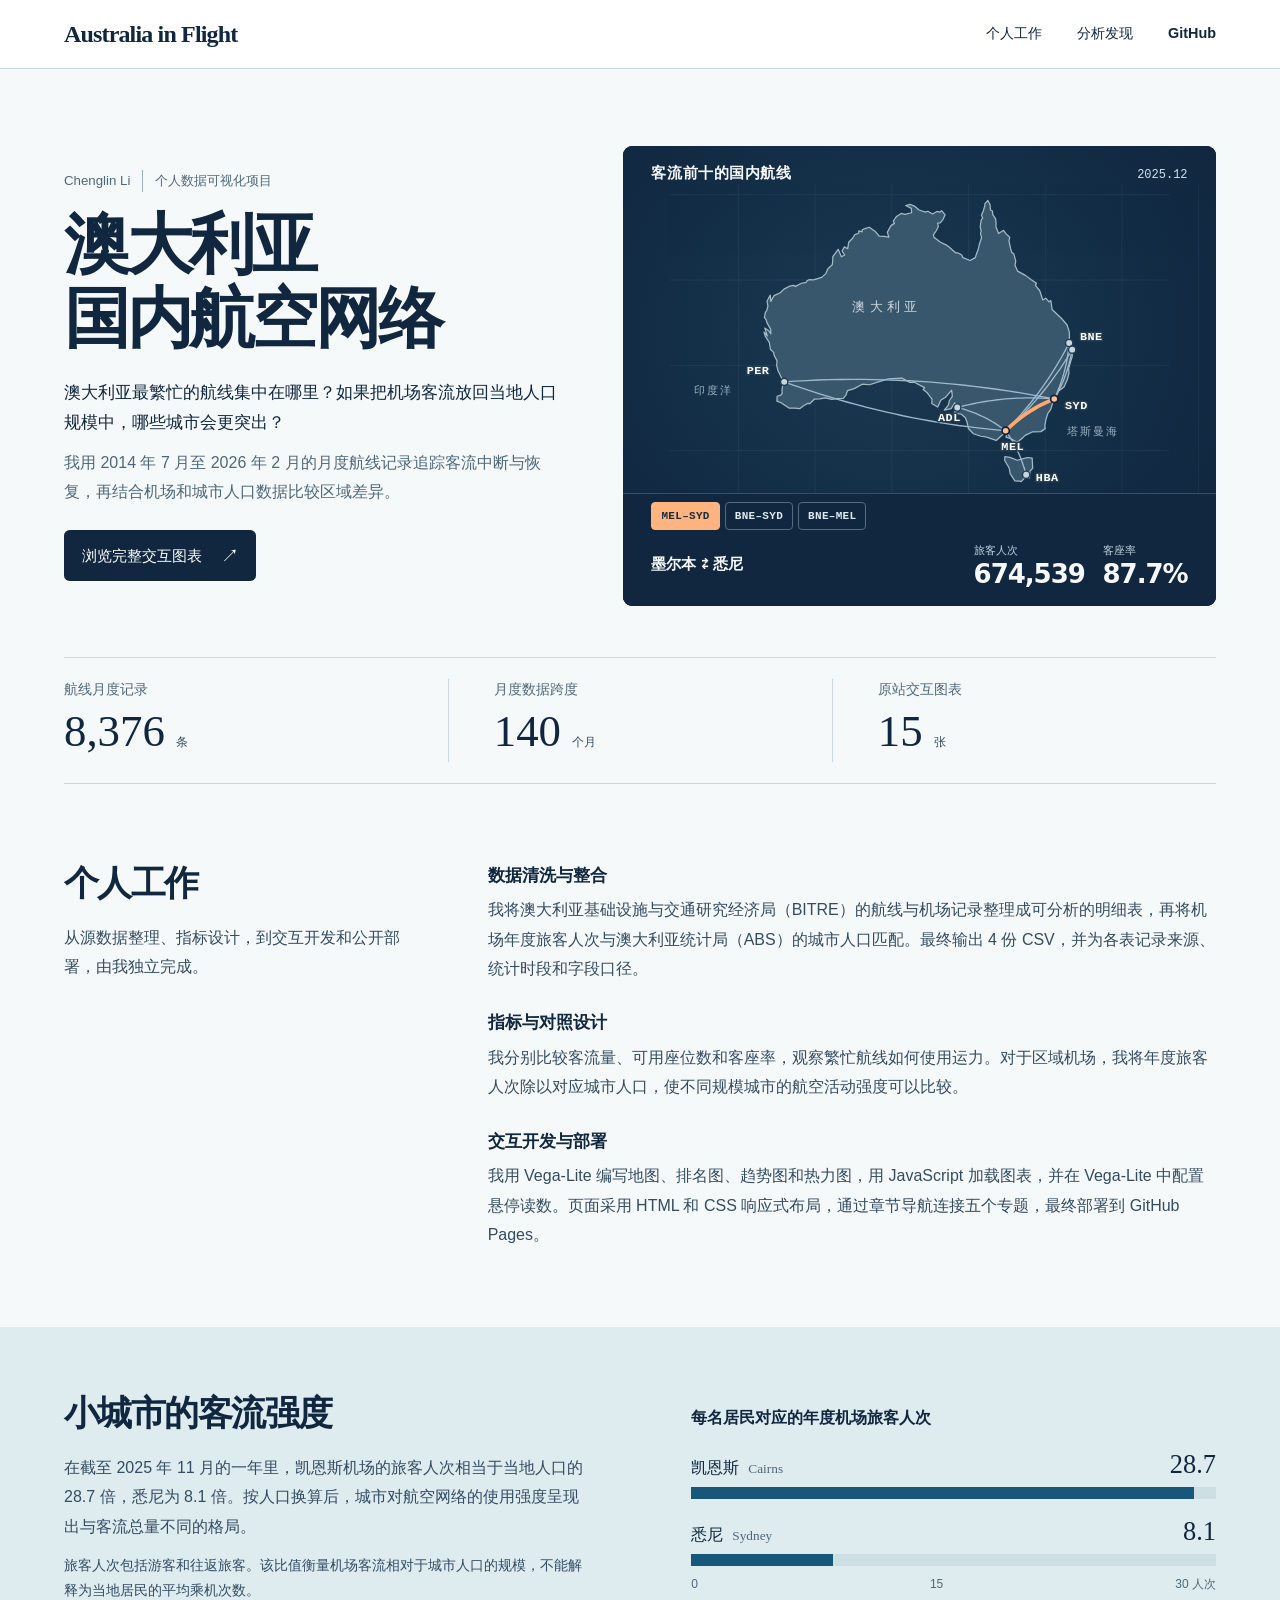
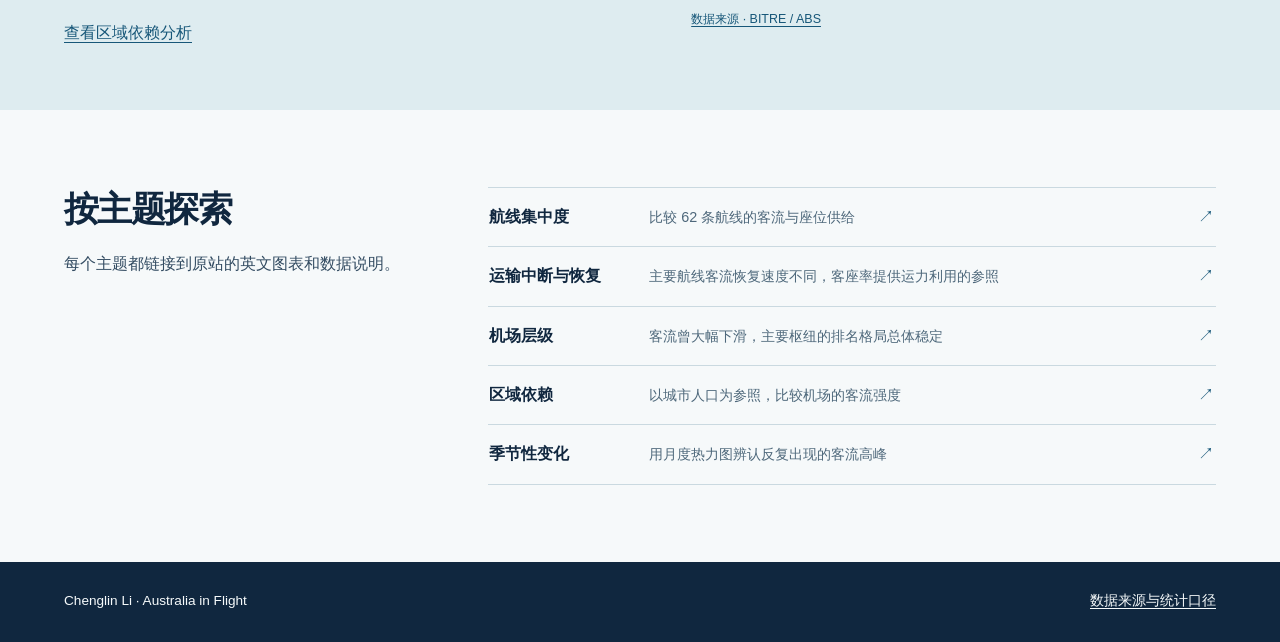
==== project/index.html @ e4a6f78e "Publish Chinese aviation project case study and interactive route atlas" ====
<!doctype html>
<html lang="zh-CN">
<head>
  <meta charset="utf-8">
  <meta name="viewport" content="width=device-width, initial-scale=1">
  <meta name="theme-color" content="#10273f">
  <meta name="description" content="Chenglin Li 的个人数据可视化作品。通过 8,376 条月度航线记录与 15 张图表，研究澳大利亚国内航空网络、运输恢复和区域依赖。">
  <title>澳大利亚国内航空网络 · Chenglin Li</title>
  <link rel="stylesheet" href="project.css">
</head>
<body>
  <a class="skip" href="#main">跳至项目内容</a>
  <header class="mast">
    <div class="wrap mast-inner">
      <a class="brand" href="../" lang="en">Australia in Flight</a>
      <nav aria-label="项目导航"><a href="#work">个人工作</a><a href="#analysis">分析发现</a><a class="source" href="https://github.com/Kkent777/fit2179-dv2">GitHub</a></nav>
    </div>
  </header>
  <main id="main">
    <section class="intro wrap" aria-labelledby="project-title">
      <div class="intro-copy">
        <p class="byline"><span lang="en">Chenglin Li</span><span>个人数据可视化项目</span></p>
        <h1 id="project-title">澳大利亚<br>国内航空网络</h1>
        <p class="lead">澳大利亚最繁忙的航线集中在哪里？如果把机场客流放回当地人口规模中，哪些城市会更突出？</p>
        <p class="intro-note">我用 2014 年 7 月至 2026 年 2 月的月度航线记录追踪客流中断与恢复，再结合机场和城市人口数据比较区域差异。</p>
        <a class="primary" href="../">浏览完整交互图表<span aria-hidden="true">↗</span></a>
      </div>
      <iframe class="atlas" src="atlas.html" title="澳大利亚主要国内航线地图，可切换三条航线查看客流与客座率"></iframe>
    </section>
    <dl class="metrics wrap" aria-label="项目数据范围">
      <div><dt>航线月度记录</dt><dd>8,376 <small>条</small></dd></div>
      <div><dt>月度数据跨度</dt><dd>140 <small>个月</small></dd></div>
      <div><dt>原站交互图表</dt><dd>15 <small>张</small></dd></div>
    </dl>
    <section class="work wrap" id="work" aria-labelledby="work-title">
      <div class="section-head"><h2 id="work-title">个人工作</h2><p>从源数据整理、指标设计，到交互开发和公开部署，由我独立完成。</p></div>
      <dl class="work-list">
        <div><dt>数据清洗与整合</dt><dd>我将澳大利亚基础设施与交通研究经济局（BITRE）的航线与机场记录整理成可分析的明细表，再将机场年度旅客人次与澳大利亚统计局（ABS）的城市人口匹配。最终输出 4 份 CSV，并为各表记录来源、统计时段和字段口径。</dd></div>
        <div><dt>指标与对照设计</dt><dd>我分别比较客流量、可用座位数和客座率，观察繁忙航线如何使用运力。对于区域机场，我将年度旅客人次除以对应城市人口，使不同规模城市的航空活动强度可以比较。</dd></div>
        <div><dt>交互开发与部署</dt><dd>我用 Vega-Lite 编写地图、排名图、趋势图和热力图，用 JavaScript 加载图表，并在 Vega-Lite 中配置悬停读数。页面采用 HTML 和 CSS 响应式布局，通过章节导航连接五个专题，最终部署到 GitHub Pages。</dd></div>
      </dl>
    </section>
    <section class="analysis-band" id="analysis" aria-labelledby="analysis-title">
      <div class="wrap analysis">
        <div class="analysis-copy"><h2 id="analysis-title">小城市的客流强度</h2>
          <p>在截至 2025 年 11 月的一年里，凯恩斯机场的旅客人次相当于当地人口的 28.7 倍，悉尼为 8.1 倍。按人口换算后，城市对航空网络的使用强度呈现出与客流总量不同的格局。</p>
          <p class="scope">旅客人次包括游客和往返旅客。该比值衡量机场客流相对于城市人口的规模，不能解释为当地居民的平均乘机次数。</p>
          <a class="inline-link" href="../#part-4">查看区域依赖分析</a>
        </div>
        <figure class="compare">
          <figcaption>每名居民对应的年度机场旅客人次</figcaption>
          <div class="bar-row"><div class="bar-label"><span>凯恩斯 <small lang="en">Cairns</small></span><b>28.7</b></div><div class="track"><span class="bar cairns"></span></div></div>
          <div class="bar-row"><div class="bar-label"><span>悉尼 <small lang="en">Sydney</small></span><b>8.1</b></div><div class="track"><span class="bar sydney"></span></div></div>
          <div class="axis" aria-hidden="true"><span>0</span><span>15</span><span>30 人次</span></div>
          <a class="chart-source" href="../data/airport_intensity_population.csv">数据来源 · BITRE / ABS</a>
        </figure>
      </div>
    </section>
    <section class="chapters wrap" aria-labelledby="chapter-title">
      <div class="section-head"><h2 id="chapter-title">按主题探索</h2><p>每个主题都链接到原站的英文图表和数据说明。</p></div>
      <ul class="chapter-list">
        <li><a href="../#part-1"><strong>航线集中度</strong><span>比较 62 条航线的客流与座位供给</span></a></li>
        <li><a href="../#part-2"><strong>运输中断与恢复</strong><span>主要航线客流恢复速度不同，客座率提供运力利用的参照</span></a></li>
        <li><a href="../#part-3"><strong>机场层级</strong><span>客流曾大幅下滑，主要枢纽的排名格局总体稳定</span></a></li>
        <li><a href="../#part-4"><strong>区域依赖</strong><span>以城市人口为参照，比较机场的客流强度</span></a></li>
        <li><a href="../#part-5"><strong>季节性变化</strong><span>用月度热力图辨认反复出现的客流高峰</span></a></li>
      </ul>
    </section>
  </main>
  <footer><div class="wrap foot"><span lang="en">Chenglin Li · Australia in Flight</span><a href="../#sources">数据来源与统计口径</a></div></footer>
</body>
</html>
---- project/project.css ----
:root {
  --ink: #10273f;
  --body: #334c62;
  --muted: #4e687b;
  --blue: #175779;
  --line: #cad9e0;
  --paper: #f6f9fa;
  color: var(--ink);
  background: var(--paper);
  font: 16px/1.65 "Inter", -apple-system, BlinkMacSystemFont, "PingFang SC", "Microsoft YaHei", sans-serif;
  -webkit-text-size-adjust: 100%;
}
* { box-sizing: border-box; }
body, figure, h1, h2, p, dl, dd, ul { margin: 0; }
a { color: inherit; text-underline-offset: .25em; }
a:hover { color: var(--blue); }
a:focus-visible, iframe:focus-visible { outline: 3px solid #ac510f; outline-offset: 4px; }
.wrap { width: min(1240px, 90%); margin-inline: auto; }
.skip { position: absolute; z-index: 2; top: -5rem; left: 1rem; background: white; padding: .5rem 1rem; }
.skip:focus { top: .5rem; }
.mast { background: white; border-bottom: 1px solid var(--line); }
.mast-inner, nav, .foot { display: flex; align-items: center; justify-content: space-between; gap: 1.5rem; }
.mast-inner { min-height: 68px; }
.brand { font: 650 clamp(1.1rem, 2vw, 1.5rem)/1.2 Georgia, serif; letter-spacing: -.035em; text-decoration: none; }
nav { gap: clamp(.8rem, 3vw, 2.2rem); font-size: .9rem; }
nav a { text-decoration: none; padding-block: .6rem; }
nav a:hover, .brand:hover { text-decoration: underline; }
nav .source { font-weight: 700; }
.intro { padding-block: clamp(3rem, 6vw, 5.8rem) clamp(2rem, 4vw, 3.6rem); display: grid; grid-template-columns: minmax(0, .91fr) minmax(0, 1.09fr); align-items: center; gap: clamp(2rem, 5vw, 5rem); }
.byline { display: flex; gap: .75rem; align-items: center; flex-wrap: wrap; font-size: .83rem; color: var(--muted); }
.byline span + span { border-left: 1px solid #9db1bf; padding-left: .75rem; }
h1 { font: 720 clamp(3.1rem, 5.15vw, 5.05rem)/1.12 "Songti SC", "Noto Serif CJK SC", "SimSun", serif; letter-spacing: -.05em; margin: 1rem 0 1.4rem; }
.lead { font-size: clamp(1.05rem, 1.35vw, 1.25rem); line-height: 1.72; max-width: 29em; }
.intro-note { color: var(--muted); margin-top: .7rem; line-height: 1.8; }
.primary { display: inline-flex; align-items: center; gap: 1.2rem; margin-top: 1.5rem; padding: .65rem 1.1rem; background: var(--ink); color: white; border-radius: .35rem; font-size: .95rem; text-decoration: none; }
.primary span { font-size: 1.2em; }
.primary:hover { color: white; background: #205272; }
.atlas { display: block; width: 100%; height: 460px; background: var(--ink); border: 0; border-radius: .6rem; }
.metrics { display: grid; grid-template-columns: repeat(3, 1fr); border-block: 1px solid var(--line); padding-block: 1.3rem; }
.metrics div { padding-inline-start: clamp(1rem, 3.5vw, 3.4rem); border-left: 1px solid var(--line); }
.metrics div:first-child { padding-left: 0; border: 0; }
.metrics dt { color: var(--muted); font-size: .86rem; }
.metrics dd { font-size: clamp(1.75rem, 3.5vw, 3.3rem); font-family: Georgia, serif; font-variant-numeric: lining-nums tabular-nums; line-height: 1.35; }
.metrics small { font-size: .78rem; color: var(--body); }
.work, .chapters { padding-block: clamp(3.2rem, 6vw, 6rem); display: grid; grid-template-columns: 1fr 2.1fr; gap: clamp(2rem, 6vw, 6rem); }
h2 { font-size: clamp(1.65rem, 2.7vw, 2.6rem); line-height: 1.33; letter-spacing: -.045em; }
.section-head p, .analysis-copy p { margin-top: 1rem; color: var(--body); line-height: 1.85; }
.work-list div + div { margin-top: 1.55rem; }
.work-list dt { font-weight: 700; font-size: 1.09rem; }
.work-list dd { margin-top: .35rem; color: var(--body); line-height: 1.85; }
.analysis-band { background: #deecf0; }
.analysis { padding-block: clamp(2.75rem, 5vw, 5rem); display: grid; align-items: center; grid-template-columns: 1fr 1fr; gap: clamp(2rem, 8vw, 8rem); }
.analysis-copy .scope { font-size: .86rem; margin-block: .7rem 1rem; }
.inline-link, .chart-source { color: var(--blue); }
.compare figcaption { font-size: 1rem; font-weight: 700; }
.bar-row { margin-top: 1rem; }
.bar-label, .axis { display: flex; align-items: baseline; justify-content: space-between; }
.bar-label small { margin-left: .35em; font-family: Georgia, serif; color: var(--muted); }
.bar-label b { font: normal 1.65rem/1.25 Georgia, serif; }
.track { background: #cedfe4; margin-top: .35rem; height: .76rem; }
.bar { display: block; height: 100%; background: var(--blue); }
.cairns { width: 95.8%; }
.sydney { width: 27.1%; }
.axis { margin-top: .55rem; font-size: .75rem; color: var(--muted); }
.chart-source { display: inline-block; margin-top: .9rem; font-size: .78rem; }
.chapter-list { list-style: none; padding: 0; border-top: 1px solid var(--line); }
.chapter-list a { display: grid; grid-template-columns: 9em 1fr auto; align-items: baseline; gap: 1rem; border-bottom: 1px solid var(--line); padding: 1rem .1rem; text-decoration: none; }
.chapter-list a::after { content: '↗'; color: var(--blue); }
.chapter-list a:hover strong { text-decoration: underline; }
.chapter-list span { color: var(--muted); font-size: .9rem; }
footer { background: var(--ink); color: #f6fafb; }
.foot { min-height: 80px; font-size: .85rem; }
.foot a:hover { color: white; }
@media (max-width: 850px) {
  .intro { grid-template-columns: 1fr; gap: 1.6rem; }
  .intro-copy { max-width: 38rem; }
  .intro h1 br { display: none; }
  .intro h1 { font-size: clamp(2.45rem, 7vw, 3.65rem); }
  .work, .chapters { grid-template-columns: 1fr 1.9fr; gap: 2rem; }
  .chapter-list a { grid-template-columns: 1fr auto; gap: 0 .75rem; }
  .chapter-list span { grid-column: 1; }
  .chapter-list a::after { grid-column: 2; grid-row: 1 / 3; align-self: center; }
}
@media (max-width: 620px) {
  .wrap { width: calc(100% - 2.25rem); }
  .mast-inner { min-height: 58px; gap: .6rem; flex-wrap: wrap; padding-block: .45rem; }
  nav { gap: .85rem; font-size: .8rem; }
  .intro { padding-top: 2.4rem; }
  .intro h1 { max-width: 10em; }
  .intro h1 br { display: inline; }
  .intro-note { font-size: .93rem; }
  .atlas { height: 420px; }
  .metrics { padding-block: .9rem; }
  .metrics dt { font-size: .75rem; }
  .metrics dd { font-size: clamp(1.45rem, 6vw, 2rem); }
  .metrics small { font-size: .65rem; }
  .metrics div { padding-left: .65rem; }
  .work, .chapters, .analysis { grid-template-columns: 1fr; gap: 1.6rem; }
  .section-head p { margin-top: .55rem; }
  .foot { padding-block: 1.1rem; align-items: flex-start; flex-direction: column; gap: .4rem; }
}
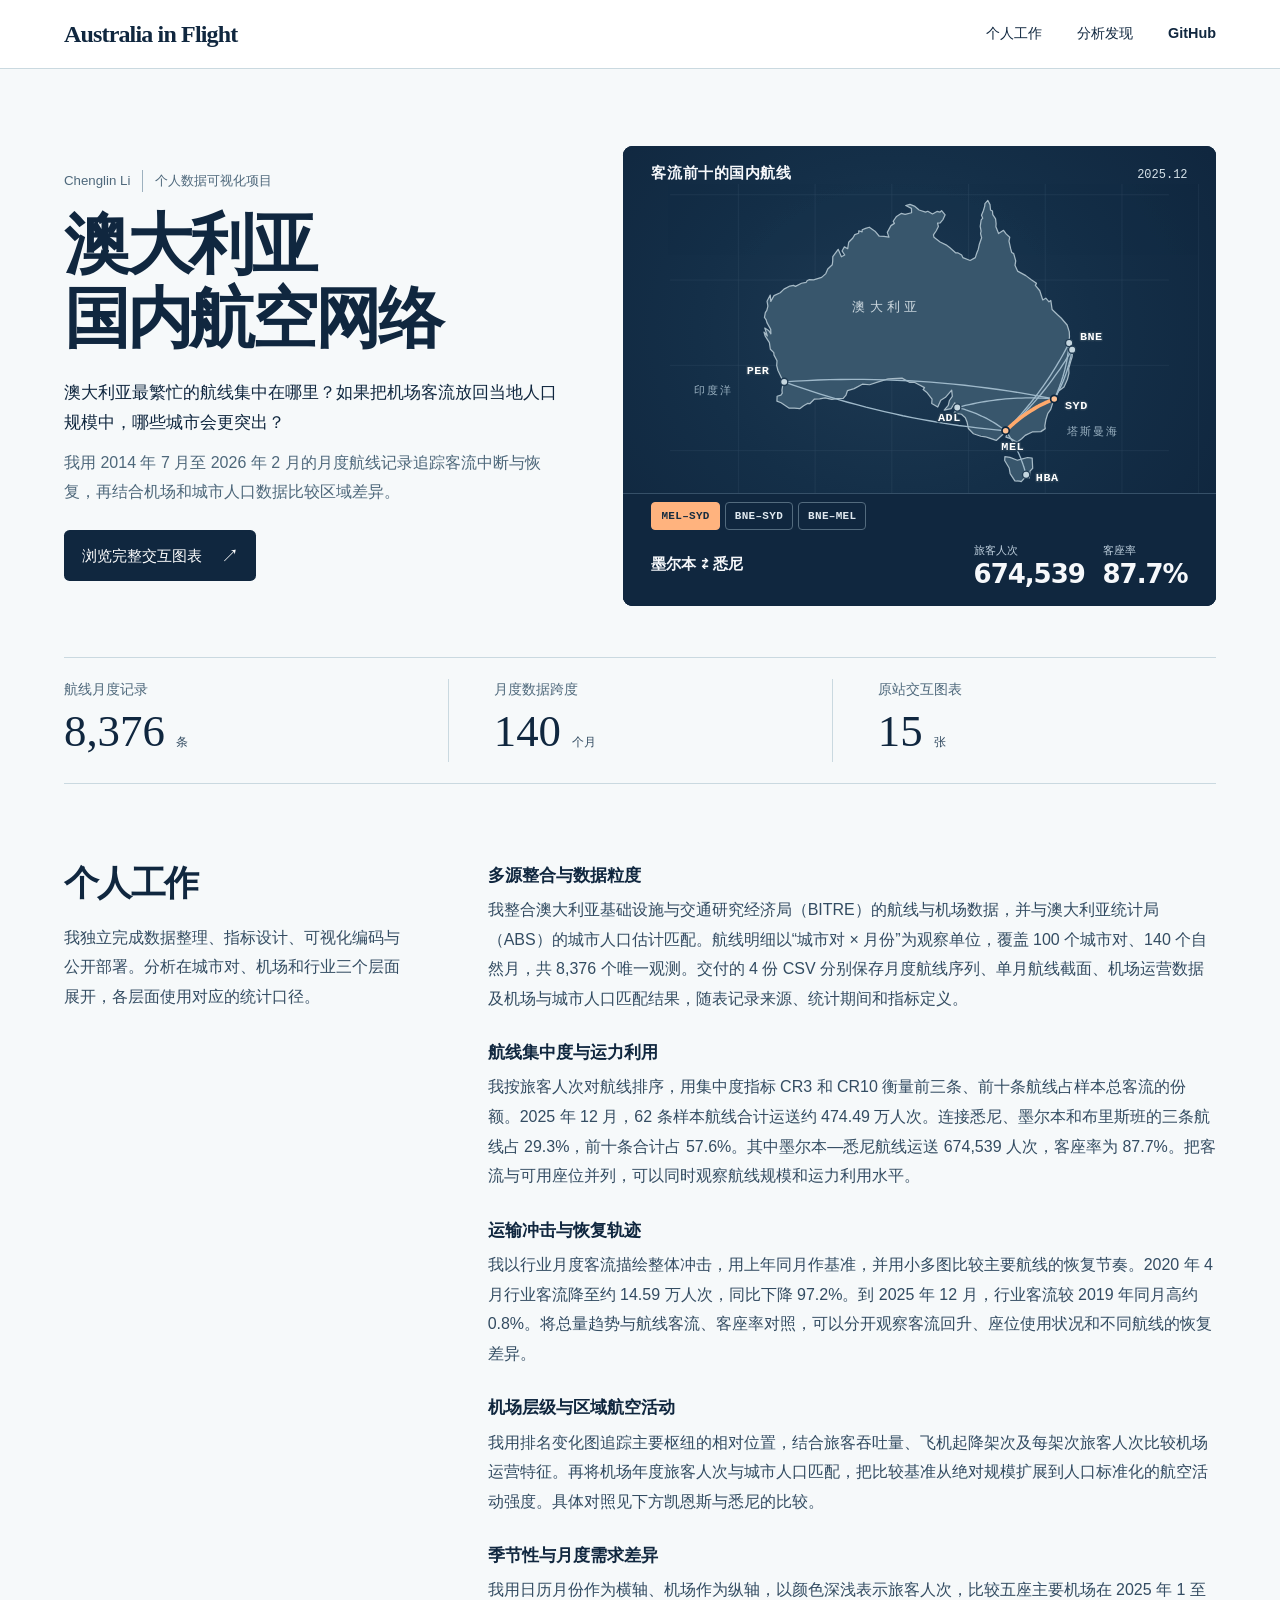
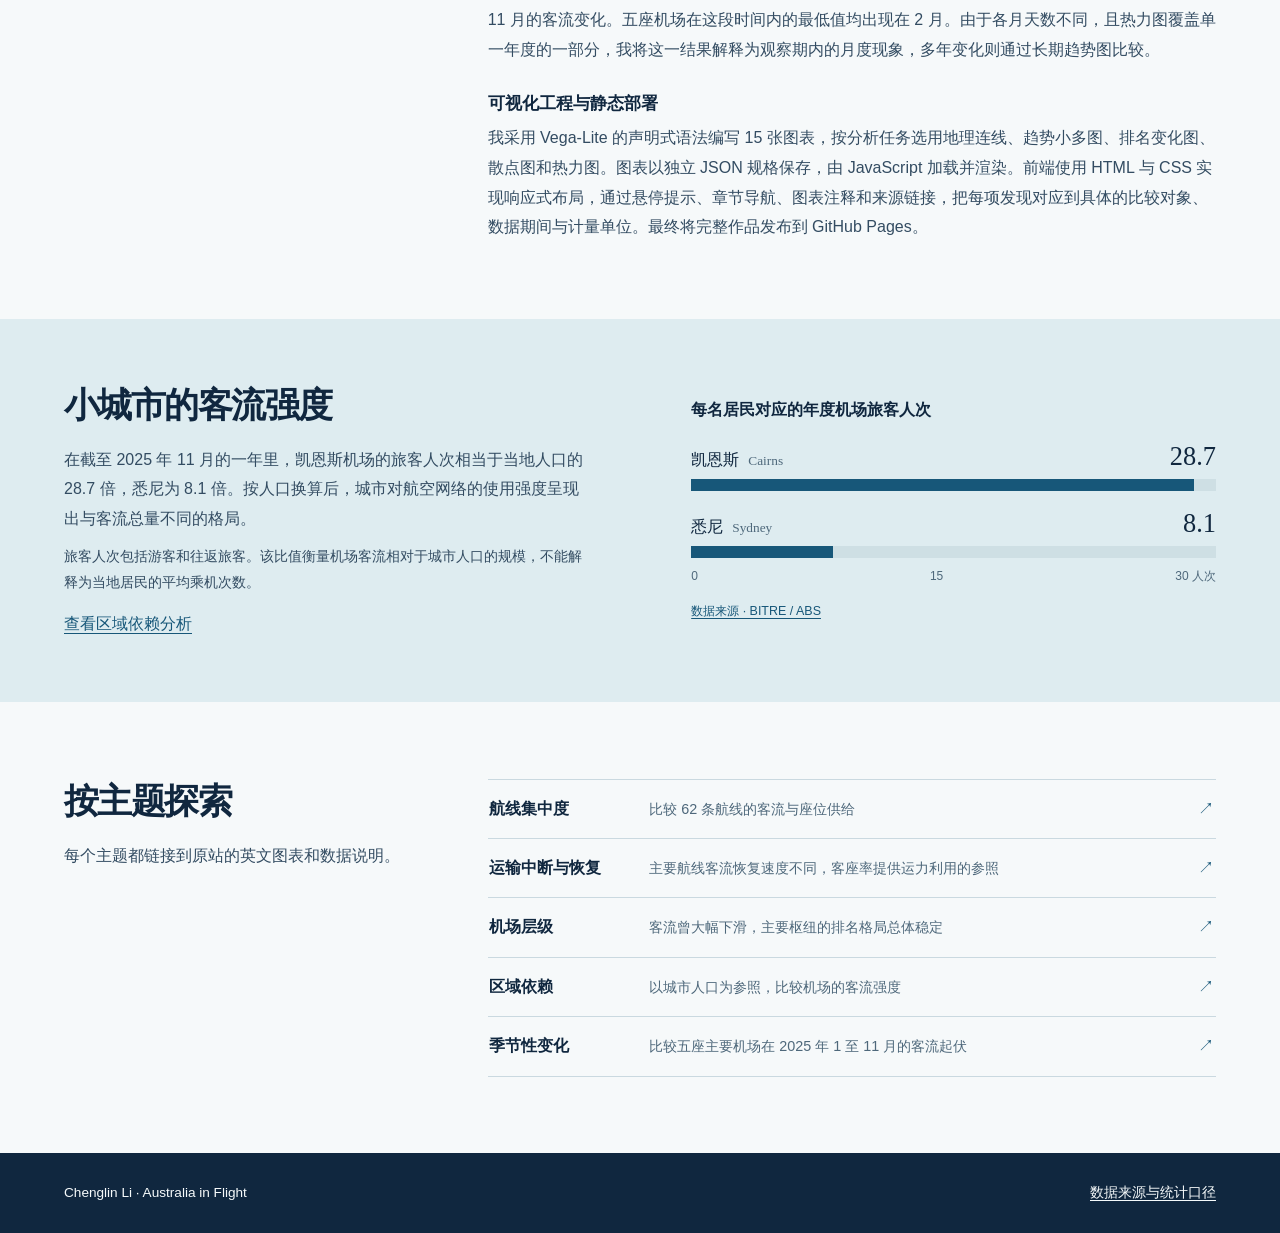
==== commit 42303a97: "Name the project Australia in Flight and expand the Chinese case study" ====
--- a/project/index.html
+++ b/project/index.html
@@ -5,7 +5,7 @@
   <meta name="viewport" content="width=device-width, initial-scale=1">
   <meta name="theme-color" content="#10273f">
   <meta name="description" content="Chenglin Li 的个人数据可视化作品。通过 8,376 条月度航线记录与 15 张图表，研究澳大利亚国内航空网络、运输恢复和区域依赖。">
-  <title>澳大利亚国内航空网络 · Chenglin Li</title>
+  <title>Australia in Flight｜澳大利亚国内航空网络研究与交互式可视化</title>
   <link rel="stylesheet" href="project.css">
 </head>
 <body>
@@ -13,7 +13,7 @@
   <header class="mast">
     <div class="wrap mast-inner">
       <a class="brand" href="../" lang="en">Australia in Flight</a>
-      <nav aria-label="项目导航"><a href="#work">个人工作</a><a href="#analysis">分析发现</a><a class="source" href="https://github.com/Kkent777/fit2179-dv2">GitHub</a></nav>
+      <nav aria-label="项目导航"><a href="#work">个人工作</a><a href="#analysis">分析发现</a><a class="source" href="https://github.com/Kkent777/australia-in-flight">GitHub</a></nav>
     </div>
   </header>
   <main id="main">
@@ -33,11 +33,14 @@
       <div><dt>原站交互图表</dt><dd>15 <small>张</small></dd></div>
     </dl>
     <section class="work wrap" id="work" aria-labelledby="work-title">
-      <div class="section-head"><h2 id="work-title">个人工作</h2><p>从源数据整理、指标设计，到交互开发和公开部署，由我独立完成。</p></div>
+      <div class="section-head"><h2 id="work-title">个人工作</h2><p>我独立完成数据整理、指标设计、可视化编码与公开部署。分析在城市对、机场和行业三个层面展开，各层面使用对应的统计口径。</p></div>
       <dl class="work-list">
-        <div><dt>数据清洗与整合</dt><dd>我将澳大利亚基础设施与交通研究经济局（BITRE）的航线与机场记录整理成可分析的明细表，再将机场年度旅客人次与澳大利亚统计局（ABS）的城市人口匹配。最终输出 4 份 CSV，并为各表记录来源、统计时段和字段口径。</dd></div>
-        <div><dt>指标与对照设计</dt><dd>我分别比较客流量、可用座位数和客座率，观察繁忙航线如何使用运力。对于区域机场，我将年度旅客人次除以对应城市人口，使不同规模城市的航空活动强度可以比较。</dd></div>
-        <div><dt>交互开发与部署</dt><dd>我用 Vega-Lite 编写地图、排名图、趋势图和热力图，用 JavaScript 加载图表，并在 Vega-Lite 中配置悬停读数。页面采用 HTML 和 CSS 响应式布局，通过章节导航连接五个专题，最终部署到 GitHub Pages。</dd></div>
+        <div><dt>多源整合与数据粒度</dt><dd>我整合澳大利亚基础设施与交通研究经济局（BITRE）的航线与机场数据，并与澳大利亚统计局（ABS）的城市人口估计匹配。航线明细以“城市对 × 月份”为观察单位，覆盖 100 个城市对、140 个自然月，共 8,376 个唯一观测。交付的 4 份 CSV 分别保存月度航线序列、单月航线截面、机场运营数据及机场与城市人口匹配结果，随表记录来源、统计期间和指标定义。</dd></div>
+        <div><dt>航线集中度与运力利用</dt><dd>我按旅客人次对航线排序，用集中度指标 CR3 和 CR10 衡量前三条、前十条航线占样本总客流的份额。2025 年 12 月，62 条样本航线合计运送约 474.49 万人次。连接悉尼、墨尔本和布里斯班的三条航线占 29.3%，前十条合计占 57.6%。其中墨尔本—悉尼航线运送 674,539 人次，客座率为 87.7%。把客流与可用座位并列，可以同时观察航线规模和运力利用水平。</dd></div>
+        <div><dt>运输冲击与恢复轨迹</dt><dd>我以行业月度客流描绘整体冲击，用上年同月作基准，并用小多图比较主要航线的恢复节奏。2020 年 4 月行业客流降至约 14.59 万人次，同比下降 97.2%。到 2025 年 12 月，行业客流较 2019 年同月高约 0.8%。将总量趋势与航线客流、客座率对照，可以分开观察客流回升、座位使用状况和不同航线的恢复差异。</dd></div>
+        <div><dt>机场层级与区域航空活动</dt><dd>我用排名变化图追踪主要枢纽的相对位置，结合旅客吞吐量、飞机起降架次及每架次旅客人次比较机场运营特征。再将机场年度旅客人次与城市人口匹配，把比较基准从绝对规模扩展到人口标准化的航空活动强度。具体对照见下方凯恩斯与悉尼的比较。</dd></div>
+        <div><dt>季节性与月度需求差异</dt><dd>我用日历月份作为横轴、机场作为纵轴，以颜色深浅表示旅客人次，比较五座主要机场在 2025 年 1 至 11 月的客流变化。五座机场在这段时间内的最低值均出现在 2 月。由于各月天数不同，且热力图覆盖单一年度的一部分，我将这一结果解释为观察期内的月度现象，多年变化则通过长期趋势图比较。</dd></div>
+        <div><dt>可视化工程与静态部署</dt><dd>我采用 Vega-Lite 的声明式语法编写 15 张图表，按分析任务选用地理连线、趋势小多图、排名变化图、散点图和热力图。图表以独立 JSON 规格保存，由 JavaScript 加载并渲染。前端使用 HTML 与 CSS 实现响应式布局，通过悬停提示、章节导航、图表注释和来源链接，把每项发现对应到具体的比较对象、数据期间与计量单位。最终将完整作品发布到 GitHub Pages。</dd></div>
       </dl>
     </section>
     <section class="analysis-band" id="analysis" aria-labelledby="analysis-title">
@@ -63,7 +66,7 @@
         <li><a href="../#part-2"><strong>运输中断与恢复</strong><span>主要航线客流恢复速度不同，客座率提供运力利用的参照</span></a></li>
         <li><a href="../#part-3"><strong>机场层级</strong><span>客流曾大幅下滑，主要枢纽的排名格局总体稳定</span></a></li>
         <li><a href="../#part-4"><strong>区域依赖</strong><span>以城市人口为参照，比较机场的客流强度</span></a></li>
-        <li><a href="../#part-5"><strong>季节性变化</strong><span>用月度热力图辨认反复出现的客流高峰</span></a></li>
+        <li><a href="../#part-5"><strong>季节性变化</strong><span>比较五座主要机场在 2025 年 1 至 11 月的客流起伏</span></a></li>
       </ul>
     </section>
   </main>
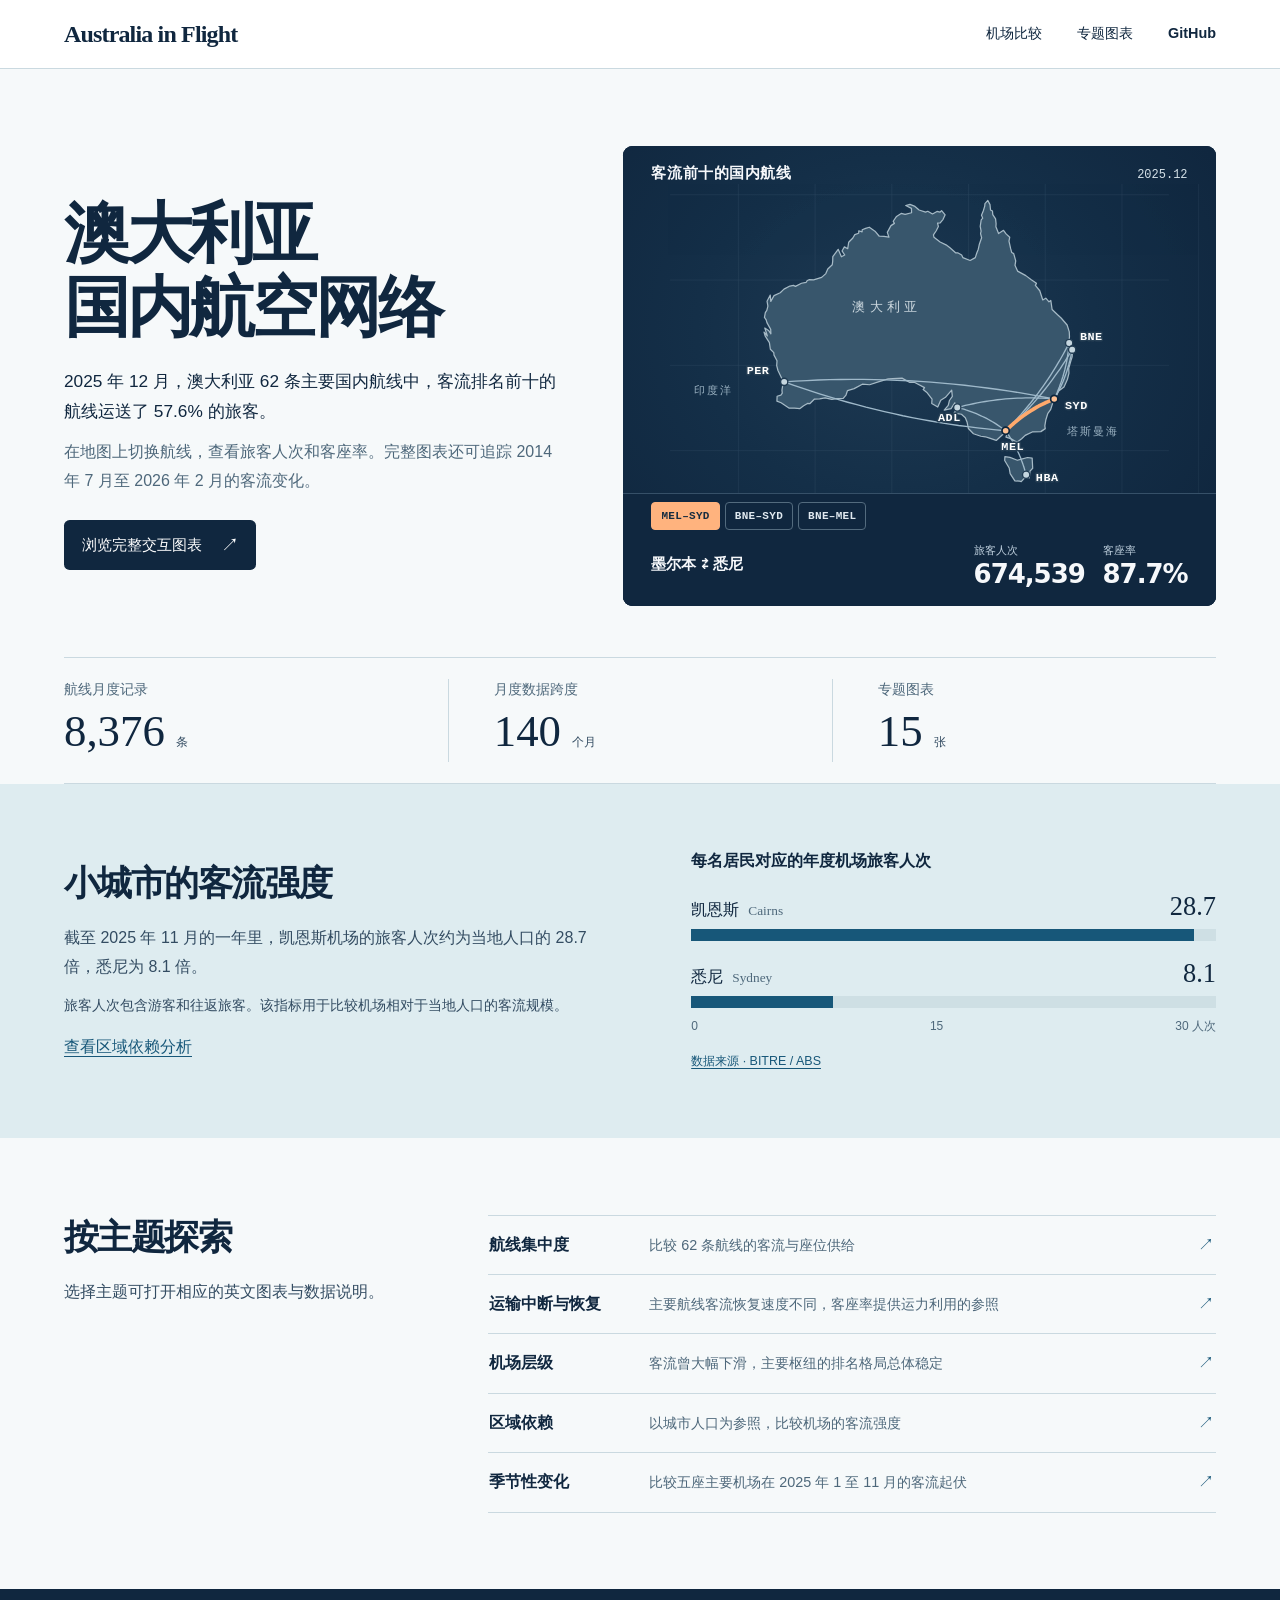
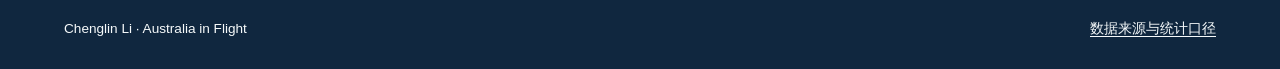
==== commit 3261514b: "Keep the aviation overview focused on routes, data and charts" ====
--- a/project/index.html
+++ b/project/index.html
@@ -4,7 +4,7 @@
   <meta charset="utf-8">
   <meta name="viewport" content="width=device-width, initial-scale=1">
   <meta name="theme-color" content="#10273f">
-  <meta name="description" content="Chenglin Li 的个人数据可视化作品。通过 8,376 条月度航线记录与 15 张图表，研究澳大利亚国内航空网络、运输恢复和区域依赖。">
+  <meta name="description" content="澳大利亚国内航空数据导览。查看主要航线的客流与客座率，比较机场规模、运输恢复和区域差异。">
   <title>Australia in Flight｜澳大利亚国内航空网络研究与交互式可视化</title>
   <link rel="stylesheet" href="project.css">
 </head>
@@ -13,16 +13,15 @@
   <header class="mast">
     <div class="wrap mast-inner">
       <a class="brand" href="../" lang="en">Australia in Flight</a>
-      <nav aria-label="项目导航"><a href="#work">个人工作</a><a href="#analysis">分析发现</a><a class="source" href="https://github.com/Kkent777/australia-in-flight">GitHub</a></nav>
+      <nav aria-label="项目导航"><a href="#analysis">机场比较</a><a href="#topics">专题图表</a><a class="source" href="https://github.com/Kkent777/australia-in-flight">GitHub</a></nav>
     </div>
   </header>
   <main id="main">
     <section class="intro wrap" aria-labelledby="project-title">
       <div class="intro-copy">
-        <p class="byline"><span lang="en">Chenglin Li</span><span>个人数据可视化项目</span></p>
         <h1 id="project-title">澳大利亚<br>国内航空网络</h1>
-        <p class="lead">澳大利亚最繁忙的航线集中在哪里？如果把机场客流放回当地人口规模中，哪些城市会更突出？</p>
-        <p class="intro-note">我用 2014 年 7 月至 2026 年 2 月的月度航线记录追踪客流中断与恢复，再结合机场和城市人口数据比较区域差异。</p>
+        <p class="lead">2025 年 12 月，澳大利亚 62 条主要国内航线中，客流排名前十的航线运送了 57.6% 的旅客。</p>
+        <p class="intro-note">在地图上切换航线，查看旅客人次和客座率。完整图表还可追踪 2014 年 7 月至 2026 年 2 月的客流变化。</p>
         <a class="primary" href="../">浏览完整交互图表<span aria-hidden="true">↗</span></a>
       </div>
       <iframe class="atlas" src="atlas.html" title="澳大利亚主要国内航线地图，可切换三条航线查看客流与客座率"></iframe>
@@ -30,24 +29,13 @@
     <dl class="metrics wrap" aria-label="项目数据范围">
       <div><dt>航线月度记录</dt><dd>8,376 <small>条</small></dd></div>
       <div><dt>月度数据跨度</dt><dd>140 <small>个月</small></dd></div>
-      <div><dt>原站交互图表</dt><dd>15 <small>张</small></dd></div>
+      <div><dt>专题图表</dt><dd>15 <small>张</small></dd></div>
     </dl>
-    <section class="work wrap" id="work" aria-labelledby="work-title">
-      <div class="section-head"><h2 id="work-title">个人工作</h2><p>我独立完成数据整理、指标设计、可视化编码与公开部署。分析在城市对、机场和行业三个层面展开，各层面使用对应的统计口径。</p></div>
-      <dl class="work-list">
-        <div><dt>多源整合与数据粒度</dt><dd>我整合澳大利亚基础设施与交通研究经济局（BITRE）的航线与机场数据，并与澳大利亚统计局（ABS）的城市人口估计匹配。航线明细以“城市对 × 月份”为观察单位，覆盖 100 个城市对、140 个自然月，共 8,376 个唯一观测。交付的 4 份 CSV 分别保存月度航线序列、单月航线截面、机场运营数据及机场与城市人口匹配结果，随表记录来源、统计期间和指标定义。</dd></div>
-        <div><dt>航线集中度与运力利用</dt><dd>我按旅客人次对航线排序，用集中度指标 CR3 和 CR10 衡量前三条、前十条航线占样本总客流的份额。2025 年 12 月，62 条样本航线合计运送约 474.49 万人次。连接悉尼、墨尔本和布里斯班的三条航线占 29.3%，前十条合计占 57.6%。其中墨尔本—悉尼航线运送 674,539 人次，客座率为 87.7%。把客流与可用座位并列，可以同时观察航线规模和运力利用水平。</dd></div>
-        <div><dt>运输冲击与恢复轨迹</dt><dd>我以行业月度客流描绘整体冲击，用上年同月作基准，并用小多图比较主要航线的恢复节奏。2020 年 4 月行业客流降至约 14.59 万人次，同比下降 97.2%。到 2025 年 12 月，行业客流较 2019 年同月高约 0.8%。将总量趋势与航线客流、客座率对照，可以分开观察客流回升、座位使用状况和不同航线的恢复差异。</dd></div>
-        <div><dt>机场层级与区域航空活动</dt><dd>我用排名变化图追踪主要枢纽的相对位置，结合旅客吞吐量、飞机起降架次及每架次旅客人次比较机场运营特征。再将机场年度旅客人次与城市人口匹配，把比较基准从绝对规模扩展到人口标准化的航空活动强度。具体对照见下方凯恩斯与悉尼的比较。</dd></div>
-        <div><dt>季节性与月度需求差异</dt><dd>我用日历月份作为横轴、机场作为纵轴，以颜色深浅表示旅客人次，比较五座主要机场在 2025 年 1 至 11 月的客流变化。五座机场在这段时间内的最低值均出现在 2 月。由于各月天数不同，且热力图覆盖单一年度的一部分，我将这一结果解释为观察期内的月度现象，多年变化则通过长期趋势图比较。</dd></div>
-        <div><dt>可视化工程与静态部署</dt><dd>我采用 Vega-Lite 的声明式语法编写 15 张图表，按分析任务选用地理连线、趋势小多图、排名变化图、散点图和热力图。图表以独立 JSON 规格保存，由 JavaScript 加载并渲染。前端使用 HTML 与 CSS 实现响应式布局，通过悬停提示、章节导航、图表注释和来源链接，把每项发现对应到具体的比较对象、数据期间与计量单位。最终将完整作品发布到 GitHub Pages。</dd></div>
-      </dl>
-    </section>
     <section class="analysis-band" id="analysis" aria-labelledby="analysis-title">
       <div class="wrap analysis">
         <div class="analysis-copy"><h2 id="analysis-title">小城市的客流强度</h2>
-          <p>在截至 2025 年 11 月的一年里，凯恩斯机场的旅客人次相当于当地人口的 28.7 倍，悉尼为 8.1 倍。按人口换算后，城市对航空网络的使用强度呈现出与客流总量不同的格局。</p>
-          <p class="scope">旅客人次包括游客和往返旅客。该比值衡量机场客流相对于城市人口的规模，不能解释为当地居民的平均乘机次数。</p>
+          <p>截至 2025 年 11 月的一年里，凯恩斯机场的旅客人次约为当地人口的 28.7 倍，悉尼为 8.1 倍。</p>
+          <p class="scope">旅客人次包含游客和往返旅客。该指标用于比较机场相对于当地人口的客流规模。</p>
           <a class="inline-link" href="../#part-4">查看区域依赖分析</a>
         </div>
         <figure class="compare">
@@ -59,8 +47,8 @@
         </figure>
       </div>
     </section>
-    <section class="chapters wrap" aria-labelledby="chapter-title">
-      <div class="section-head"><h2 id="chapter-title">按主题探索</h2><p>每个主题都链接到原站的英文图表和数据说明。</p></div>
+    <section id="topics" class="chapters wrap" aria-labelledby="chapter-title">
+      <div class="section-head"><h2 id="chapter-title">按主题探索</h2><p>选择主题可打开相应的英文图表与数据说明。</p></div>
       <ul class="chapter-list">
         <li><a href="../#part-1"><strong>航线集中度</strong><span>比较 62 条航线的客流与座位供给</span></a></li>
         <li><a href="../#part-2"><strong>运输中断与恢复</strong><span>主要航线客流恢复速度不同，客座率提供运力利用的参照</span></a></li>
--- a/project/project.css
+++ b/project/project.css
@@ -27,8 +27,6 @@
 nav a:hover, .brand:hover { text-decoration: underline; }
 nav .source { font-weight: 700; }
 .intro { padding-block: clamp(3rem, 6vw, 5.8rem) clamp(2rem, 4vw, 3.6rem); display: grid; grid-template-columns: minmax(0, .91fr) minmax(0, 1.09fr); align-items: center; gap: clamp(2rem, 5vw, 5rem); }
-.byline { display: flex; gap: .75rem; align-items: center; flex-wrap: wrap; font-size: .83rem; color: var(--muted); }
-.byline span + span { border-left: 1px solid #9db1bf; padding-left: .75rem; }
 h1 { font: 720 clamp(3.1rem, 5.15vw, 5.05rem)/1.12 "Songti SC", "Noto Serif CJK SC", "SimSun", serif; letter-spacing: -.05em; margin: 1rem 0 1.4rem; }
 .lead { font-size: clamp(1.05rem, 1.35vw, 1.25rem); line-height: 1.72; max-width: 29em; }
 .intro-note { color: var(--muted); margin-top: .7rem; line-height: 1.8; }
@@ -42,12 +40,9 @@
 .metrics dt { color: var(--muted); font-size: .86rem; }
 .metrics dd { font-size: clamp(1.75rem, 3.5vw, 3.3rem); font-family: Georgia, serif; font-variant-numeric: lining-nums tabular-nums; line-height: 1.35; }
 .metrics small { font-size: .78rem; color: var(--body); }
-.work, .chapters { padding-block: clamp(3.2rem, 6vw, 6rem); display: grid; grid-template-columns: 1fr 2.1fr; gap: clamp(2rem, 6vw, 6rem); }
+.chapters { padding-block: clamp(3.2rem, 6vw, 6rem); display: grid; grid-template-columns: 1fr 2.1fr; gap: clamp(2rem, 6vw, 6rem); }
 h2 { font-size: clamp(1.65rem, 2.7vw, 2.6rem); line-height: 1.33; letter-spacing: -.045em; }
 .section-head p, .analysis-copy p { margin-top: 1rem; color: var(--body); line-height: 1.85; }
-.work-list div + div { margin-top: 1.55rem; }
-.work-list dt { font-weight: 700; font-size: 1.09rem; }
-.work-list dd { margin-top: .35rem; color: var(--body); line-height: 1.85; }
 .analysis-band { background: #deecf0; }
 .analysis { padding-block: clamp(2.75rem, 5vw, 5rem); display: grid; align-items: center; grid-template-columns: 1fr 1fr; gap: clamp(2rem, 8vw, 8rem); }
 .analysis-copy .scope { font-size: .86rem; margin-block: .7rem 1rem; }
@@ -76,7 +71,7 @@
   .intro-copy { max-width: 38rem; }
   .intro h1 br { display: none; }
   .intro h1 { font-size: clamp(2.45rem, 7vw, 3.65rem); }
-  .work, .chapters { grid-template-columns: 1fr 1.9fr; gap: 2rem; }
+  .chapters { grid-template-columns: 1fr 1.9fr; gap: 2rem; }
   .chapter-list a { grid-template-columns: 1fr auto; gap: 0 .75rem; }
   .chapter-list span { grid-column: 1; }
   .chapter-list a::after { grid-column: 2; grid-row: 1 / 3; align-self: center; }
@@ -95,7 +90,7 @@
   .metrics dd { font-size: clamp(1.45rem, 6vw, 2rem); }
   .metrics small { font-size: .65rem; }
   .metrics div { padding-left: .65rem; }
-  .work, .chapters, .analysis { grid-template-columns: 1fr; gap: 1.6rem; }
+  .chapters, .analysis { grid-template-columns: 1fr; gap: 1.6rem; }
   .section-head p { margin-top: .55rem; }
   .foot { padding-block: 1.1rem; align-items: flex-start; flex-direction: column; gap: .4rem; }
 }
